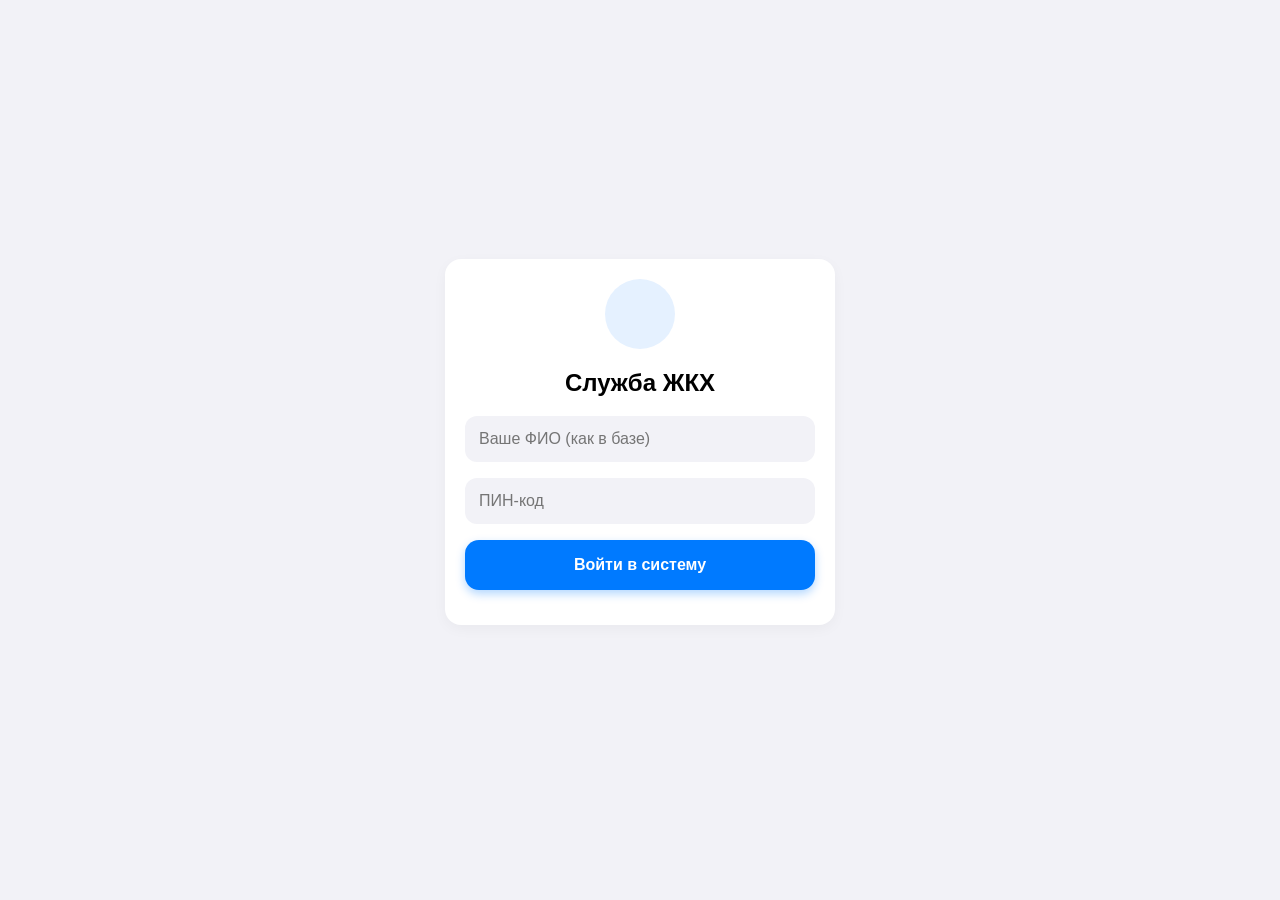
==== dispatcher.html @ 1ca57e1e "Update dispatcher.html" ====
<!DOCTYPE html>
<html lang="ru">
<head>
    <meta charset="UTF-8">
    <meta name="viewport" content="width=device-width, initial-scale=1.0, maximum-scale=1.0, user-scalable=no">
    <title>Диспетчер</title>
    <link rel="stylesheet" href="styles.css">
    <link rel="stylesheet" href="https://cdnjs.cloudflare.com/ajax/libs/font-awesome/6.4.0/css/all.min.css">
    <style>
        .status-badge { padding: 4px 10px; border-radius: 12px; font-size: 12px; font-weight: bold; display: inline-block; margin-bottom: 8px;}
        .status-new { background: #e5f1ff; color: #007aff; }
        .status-done { background: #e8f5e9; color: #34c759; }
        .ticket-info { font-size: 13px; color: #8e8e93; margin-top: 8px; border-top: 1px solid #f2f2f7; padding-top: 8px; display: flex; justify-content: space-between; align-items: center;}
        
        .stats-grid { display: flex; gap: 10px; margin-bottom: 20px; }
        .stat-box { flex: 1; background: #f9f9f9; padding: 15px; border-radius: 12px; text-align: center; border: 1px solid #eee; }
        .stat-num { font-size: 24px; font-weight: 800; color: #007aff; margin-bottom: 5px; }
        .stat-label { font-size: 12px; color: #8e8e93; font-weight: 600; text-transform: uppercase;}
        
        .badge-card { background: linear-gradient(135deg, #e5f1ff, #bbdefb); padding: 15px; border-radius: 12px; display: flex; align-items: center; gap: 15px; margin-bottom: 20px;}
        .badge-icon { font-size: 35px; color: #007aff; }
        .badge-text h4 { margin: 0 0 5px 0; color: #1c1c1e; font-size: 16px;}
        .badge-text p { margin: 0; font-size: 13px; color: #0d47a1;}

        /* Кнопка редактирования в карточке */
        .edit-btn { background: #f2f2f7; color: #007aff; border: none; padding: 6px 12px; border-radius: 8px; font-weight: 600; cursor: pointer; font-size: 12px;}
        
        /* Модальное окно редактирования */
        #editModal { display: none; position: fixed; top: 0; left: 0; right: 0; bottom: 0; background: rgba(0,0,0,0.5); z-index: 1000; justify-content: center; align-items: center; padding: 20px;}
        .modal-content { background: white; padding: 20px; border-radius: 16px; width: 100%; max-width: 400px; box-shadow: 0 10px 25px rgba(0,0,0,0.2); animation: fadeIn 0.2s;}
    </style>
</head>
<body>

    <div class="top-bar" id="headerTitle">Новая заявка</div>

    <div class="container">
        
        <!-- ЭКРАН 1: СОЗДАТЬ -->
        <div id="tab-create" class="tab-content active">
            <div class="card">
                <div class="form-group">
                    <label><i class="fa-solid fa-location-dot"></i> Адрес:</label>
                    <input type="text" class="form-control" id="address" list="addressList" placeholder="Адрес...">
                    <datalist id="addressList"></datalist>
                </div>
                <div class="form-group">
                    <label><i class="fa-solid fa-triangle-exclamation"></i> Проблема:</label>
                    <textarea class="form-control" id="problem" rows="3" placeholder="Что случилось..."></textarea>
                </div>
                <div class="form-group">
                    <label><i class="fa-solid fa-helmet-safety"></i> Назначить мастера:</label>
                    <input type="text" class="form-control" id="masterInput" list="mastersList" placeholder="ФИО мастера...">
                    <datalist id="mastersList"></datalist>
                </div>
                <!-- Кнопка теперь сама работает индикатором загрузки -->
                <button class="btn btn-primary" id="btnSubmitTicket" onclick="sendTicket()">
                    <i class="fa-solid fa-paper-plane"></i> Отправить заявку
                </button>
            </div>
        </div>

        <!-- ЭКРАН 2: ИСТОРИЯ ЗАЯВОК -->
        <div id="tab-list" class="tab-content">
            <div id="ticketsContainer"></div>
            <div id="noTicketsMsg" class="card" style="text-align: center; color: #8e8e93; padding: 40px 20px;">
                <i class="fa-solid fa-circle-notch fa-spin" style="font-size: 30px; margin-bottom: 10px;"></i>
                <p>Загрузка истории...</p>
            </div>
        </div>

        <!-- ЭКРАН 3: ПРОФИЛЬ -->
        <div id="tab-profile" class="tab-content">
            <div class="card" style="text-align: center; margin-bottom: 15px; border-bottom: 4px solid #007aff;">
                <h2 style="margin: 0 0 5px 0; color: #1c1c1e;" id="profileName">Загрузка...</h2>
                <p style="margin: 0; color: #8e8e93; font-weight: 600;">Диспетчер</p>
            </div>

            <div class="badge-card" id="achievementBadge">
                <div class="badge-icon"><i class="fa-solid fa-medal" id="badgeIcon"></i></div>
                <div class="badge-text">
                    <h4 id="badgeTitle">Загружаем статус...</h4><p id="badgeDesc">...</p>
                </div>
            </div>

            <div class="stats-grid">
                <div class="stat-box"><div class="stat-num" id="statMonthly">0</div><div class="stat-label">В этом месяце</div></div>
                <div class="stat-box"><div class="stat-num" id="statAllTime" style="color: #34c759;">0</div><div class="stat-label">За всё время</div></div>
            </div>
            <button class="btn btn-danger" onclick="logout()"><i class="fa-solid fa-arrow-right-from-bracket"></i> Выйти</button>
        </div>

    </div>

    <!-- МОДАЛЬНОЕ ОКНО РЕДАКТИРОВАНИЯ -->
    <div id="editModal">
        <div class="modal-content">
            <h3 style="margin-top: 0; border-bottom: 1px solid #eee; padding-bottom: 10px;">Редактировать заявку</h3>
            <div class="form-group">
                <label>Адрес:</label>
                <input type="text" class="form-control" id="editAddress">
            </div>
            <div class="form-group">
                <label>Проблема:</label>
                <textarea class="form-control" id="editProblem" rows="2"></textarea>
            </div>
            <div class="form-group">
                <label>Мастер:</label>
                <input type="text" class="form-control" id="editMaster">
            </div>
            <button class="btn btn-primary" id="btnSaveEdit" onclick="saveEdit()" style="margin-bottom: 10px;">💾 Сохранить изменения</button>
            <button class="btn" style="background: #f2f2f7; color: #ff3b30;" onclick="closeEditModal()">Отмена</button>
        </div>
    </div>

    <!-- НИЖНЕЕ МЕНЮ -->
    <div class="bottom-nav">
        <div class="nav-item active" onclick="switchTab('create')" id="nav-create"><i class="fa-solid fa-plus"></i><span>Создать</span></div>
        <div class="nav-item" onclick="switchTab('list')" id="nav-list"><i class="fa-solid fa-folder-open"></i><span>Заявки</span></div>
        <div class="nav-item" onclick="switchTab('profile')" id="nav-profile"><i class="fa-solid fa-user"></i><span>Профиль</span></div>
    </div>

    <script>
        // === ВАЖНО: ВСТАВЬ СВОЮ ССЫЛКУ НИЖЕ ===
        const URL_GOOGLE_SERVER = "https://script.google.com/macros/s/AKfycby7iLGZuySy2ZtphSWBgk0bkRteCTo7jn71apvREIXJVIw-ssVZvFwoeD1zgx3Slhi99A/exec";
        
        let currentUser = null;
        let myTicketsArray = []; // Сохраняем загруженные заявки тут
        let currentEditId = null;

        window.onload = async function() {
            const userStr = localStorage.getItem("currentUser");
            if (!userStr) { window.location.href = "index.html"; return; }
            currentUser = JSON.parse(userStr);
            if (currentUser.role !== "диспетчер") { window.location.href = "index.html"; return; }

            document.getElementById("profileName").innerText = currentUser.name;
            
            // Грузим базы тихо в фоне
            fetch(URL_GOOGLE_SERVER + "?action=getAddresses").then(r => r.json()).then(addrs => {
                const dl = document.getElementById("addressList"); addrs.forEach(a => dl.innerHTML += `<option value="${a}">`);
            });
            fetch(URL_GOOGLE_SERVER).then(r => r.json()).then(users => {
                const dl = document.getElementById("mastersList"); users.filter(u => u.role === "мастер").forEach(u => dl.innerHTML += `<option value="${u.name}">`);
            });
        };

        function switchTab(tabName) {
            document.querySelectorAll('.tab-content').forEach(tab => tab.classList.remove('active'));
            document.querySelectorAll('.nav-item').forEach(nav => nav.classList.remove('active'));
            document.getElementById('tab-' + tabName).classList.add('active');
            document.getElementById('nav-' + tabName).classList.add('active');
            const titles = { 'create': 'Новая заявка', 'list': 'История заявок', 'profile': 'Профиль' };
            document.getElementById('headerTitle').innerText = titles[tabName];

            if (tabName === 'list') loadMyTickets();
            if (tabName === 'profile') loadStats();
        }

        async function sendTicket() {
            const address = document.getElementById("address").value.trim();
            const problem = document.getElementById("problem").value.trim();
            const master = document.getElementById("masterInput").value.trim();
            const btn = document.getElementById("btnSubmitTicket");

            if (!address || !problem || !master) { alert("Заполните все поля!"); return; }

            // Блокируем кнопку и меняем текст (ВМЕСТО ПОЛНОЭКРАННОЙ АНИМАЦИИ)
            btn.disabled = true;
            btn.innerHTML = '<i class="fa-solid fa-spinner fa-spin"></i> Отправляем...';

            const ticketData = { action: "createTicket", dispatcherName: currentUser.name, address: address, problem: problem, masterName: master };
            try {
                const response = await fetch(URL_GOOGLE_SERVER, { method: "POST", body: JSON.stringify(ticketData), headers: { "Content-Type": "text/plain;charset=utf-8" }});
                await response.json();
                
                // Возвращаем кнопку в норму
                btn.disabled = false;
                btn.innerHTML = '<i class="fa-solid fa-check"></i> Готово!';
                btn.style.background = "#34c759";
                
                document.getElementById("address").value = ""; document.getElementById("problem").value = ""; document.getElementById("masterInput").value = "";
                
                setTimeout(() => { 
                    btn.innerHTML = '<i class="fa-solid fa-paper-plane"></i> Отправить заявку'; 
                    btn.style.background = "#007aff";
                }, 2000);
            } catch (error) { 
                btn.disabled = false; btn.innerHTML = 'Ошибка. Повторить'; btn.style.background = "#ff3b30";
            }
        }

        async function loadMyTickets() {
            const container = document.getElementById("ticketsContainer");
            const msg = document.getElementById("noTicketsMsg");
            
            container.innerHTML = "";
            msg.style.display = "block";
            msg.innerHTML = '<i class="fa-solid fa-circle-notch fa-spin" style="font-size: 30px; margin-bottom: 10px;"></i><p>Загрузка истории...</p>';

            try {
                const response = await fetch(URL_GOOGLE_SERVER + "?action=getDispatcherTickets&dispatcherName=" + encodeURIComponent(currentUser.name));
                myTicketsArray = await response.json();
                msg.style.display = "none";

                if (myTicketsArray.length === 0) { 
                    msg.style.display = "block"; 
                    msg.innerHTML = '<i class="fa-solid fa-folder-open" style="font-size: 40px; margin-bottom: 15px; color: #d1d1d6;"></i><h3>Пусто</h3>';
                    return; 
                }

                myTicketsArray.forEach(ticket => {
                    const div = document.createElement("div");
                    div.className = "card";
                    let badgeClass = ticket.status === "Новая" ? "status-new" : "status-done";
                    
                    // Кнопка редактирования появляется ТОЛЬКО если статус "Новая"
                    let editBtnHtml = ticket.status === "Новая" 
                        ? `<button class="edit-btn" onclick="openEditModal(${ticket.id})"><i class="fa-solid fa-pen"></i> Изменить</button>` 
                        : `<span style="color:#34c759; font-size:12px; font-weight:bold;"><i class="fa-solid fa-check-double"></i> Закрыта</span>`;

                    div.innerHTML = `
                        <div class="status-badge ${badgeClass}">${ticket.status}</div>
                        <div style="font-weight: bold; font-size: 16px; margin-bottom: 4px;">${ticket.address}</div>
                        <div style="font-size: 14px; color: #3a3a3c;">${ticket.problem}</div>
                        <div class="ticket-info">
                            <div><i class="fa-solid fa-helmet-safety"></i> ${ticket.master}</div>
                            ${editBtnHtml}
                        </div>
                    `;
                    container.appendChild(div);
                });
            } catch (error) { msg.innerHTML = 'Ошибка сети'; }
        }

        // --- ЛОГИКА РЕДАКТИРОВАНИЯ ---
        function openEditModal(id) {
            currentEditId = id;
            const ticket = myTicketsArray.find(t => t.id == id);
            if(ticket) {
                document.getElementById("editAddress").value = ticket.address;
                document.getElementById("editProblem").value = ticket.problem;
                document.getElementById("editMaster").value = ticket.master;
                document.getElementById("editModal").style.display = "flex";
            }
        }

        function closeEditModal() {
            document.getElementById("editModal").style.display = "none";
        }

        async function saveEdit() {
            const btn = document.getElementById("btnSaveEdit");
            btn.disabled = true;
            btn.innerHTML = '<i class="fa-solid fa-spinner fa-spin"></i> Сохраняем...';

            const editData = {
                action: "editTicket",
                ticketId: currentEditId,
                address: document.getElementById("editAddress").value,
                problem: document.getElementById("editProblem").value,
                masterName: document.getElementById("editMaster").value
            };

            try {
                await fetch(URL_GOOGLE_SERVER, { method: "POST", body: JSON.stringify(editData), headers: { "Content-Type": "text/plain;charset=utf-8" }});
                closeEditModal();
                btn.disabled = false;
                btn.innerHTML = '💾 Сохранить изменения';
                loadMyTickets(); // Перезагружаем список, чтобы увидеть изменения
            } catch (error) {
                alert("Ошибка сохранения");
                btn.disabled = false;
                btn.innerHTML = '💾 Сохранить изменения';
            }
        }
        // ---------------------------------

        async function loadStats() {
            const titleEl = document.getElementById("badgeTitle");
            titleEl.innerText = "Загрузка...";
            try {
                const response = await fetch(URL_GOOGLE_SERVER + "?action=getDispatcherStats&dispatcherName=" + encodeURIComponent(currentUser.name));
                const stats = await response.json();

                document.getElementById("statMonthly").innerText = stats.monthlyTickets;
                document.getElementById("statAllTime").innerText = stats.allTimeTickets;

                const descEl = document.getElementById("badgeDesc");
                const iconEl = document.getElementById("badgeIcon");
                
                const t = stats.allTimeTickets;
                if (t < 50) { titleEl.innerText = "Надежный тыл 🥉"; descEl.innerText = `Вы спасаете жильцов! До следующего ранга:: ${50 - t} шт.`; iconEl.className = "fa-solid fa-headset"; iconEl.style.color = "#8d6e63"; } 
                else if (t < 200) { titleEl.innerText = "Мастер переговоров 🥈"; descEl.innerText = `Ни одна заявка не потеряется. Вы супер!`; iconEl.className = "fa-solid fa-satellite-dish"; iconEl.style.color = "#78909c"; } 
                else { titleEl.innerText = "Вы опора компании 🥇"; descEl.innerText = `Вы контролируете весь город! Легендарный статус.`; iconEl.className = "fa-solid fa-microphone-lines"; iconEl.style.color = "#ffb300"; }
            } catch (error) { titleEl.innerText = "Ошибка"; }
        }

        function logout() { localStorage.removeItem("currentUser"); window.location.href = "index.html"; }
    </script>
</body>
</html>
---- styles.css ----
/* Подключаем красивый шрифт */
@import url('https://fonts.googleapis.com/css2?family=Inter:wght@400;600;700&display=swap');

body {
    font-family: 'Inter', sans-serif;
    background-color: #f2f2f7; /* Приятный серый фон как в iOS */
    margin: 0;
    padding: 0;
    padding-bottom: 90px; /* Отступ для нижнего меню */
    -webkit-tap-highlight-color: transparent; /* Убирает синее выделение при клике на телефоне */
}

/* Шапка приложения */
.top-bar {
    background: #ffffff;
    padding: 16px 20px;
    font-size: 20px;
    font-weight: 700;
    text-align: center;
    position: sticky;
    top: 0;
    z-index: 100;
    box-shadow: 0 1px 0 rgba(0,0,0,0.05);
    color: #1c1c1e;
}

.container {
    padding: 16px;
}

/* Карточки */
.card {
    background: #ffffff;
    border-radius: 16px;
    padding: 20px;
    box-shadow: 0 4px 14px rgba(0,0,0,0.04);
    margin-bottom: 16px;
}

/* Формы ввода */
.form-group {
    margin-bottom: 16px;
}
.form-group label {
    display: block;
    font-size: 14px;
    font-weight: 600;
    color: #8e8e93;
    margin-bottom: 8px;
}
.form-control {
    width: 100%;
    padding: 14px;
    background: #f2f2f7;
    border: none;
    border-radius: 12px;
    font-size: 16px;
    box-sizing: border-box;
    font-family: inherit;
    transition: 0.2s;
}
.form-control:focus {
    background: #e5e5ea;
    outline: none;
}

/* Кнопки */
.btn {
    width: 100%;
    padding: 16px;
    border: none;
    border-radius: 14px;
    font-size: 16px;
    font-weight: 700;
    cursor: pointer;
    transition: 0.2s;
}
.btn-primary {
    background: #007aff; /* iOS Синий */
    color: #ffffff;
    box-shadow: 0 4px 10px rgba(0, 122, 255, 0.3);
}
.btn-primary:active {
    transform: scale(0.98);
    background: #0062cc;
}
.btn-danger {
    background: #ffe5e5;
    color: #ff3b30;
}

/* Экраны (Вкладки) */
.tab-content {
    display: none;
    animation: fadeIn 0.2s ease-out;
}
.tab-content.active {
    display: block;
}
@keyframes fadeIn {
    from { opacity: 0; transform: scale(0.98); }
    to { opacity: 1; transform: scale(1); }
}

/* Нижнее меню (Bottom Nav) */
.bottom-nav {
    position: fixed;
    bottom: 0;
    left: 0;
    right: 0;
    background: rgba(255, 255, 255, 0.95);
    backdrop-filter: blur(10px);
    border-top: 1px solid #e5e5ea;
    display: flex;
    justify-content: space-around;
    padding: 12px 0 25px 0; /* Отступ снизу для современных телефонов */
    z-index: 100;
}
.nav-item {
    display: flex;
    flex-direction: column;
    align-items: center;
    color: #8e8e93;
    text-decoration: none;
    cursor: pointer;
    transition: 0.2s;
    width: 33%;
}
.nav-item i {
    font-size: 24px;
    margin-bottom: 4px;
}
.nav-item span {
    font-size: 11px;
    font-weight: 600;
}
.nav-item.active {
    color: #007aff; /* Активная иконка синяя */
}

/* Статус загрузки */
.status-text { margin-top: 15px; font-weight: 600; text-align: center; font-size: 14px;}
.loader { text-align: center; color: #8e8e93; font-size: 14px; margin-bottom: 15px; font-weight: 600;}

/* ПОЛНОЭКРАННАЯ ЗАГРУЗКА (Overlay) */
.global-loader {
    position: fixed;
    top: 0; left: 0; right: 0; bottom: 0;
    background: rgba(255, 255, 255, 0.85); /* Полупрозрачный белый фон */
    backdrop-filter: blur(5px); /* Размытие заднего фона */
    display: flex;
    flex-direction: column;
    justify-content: center;
    align-items: center;
    z-index: 9999; /* Поверх всего приложения */
    display: none; /* Изначально скрыто */
}
.global-loader.active {
    display: flex; /* Показываем, когда нужно */
}
.global-loader i {
    font-size: 50px;
    color: #007aff;
    margin-bottom: 20px;
}
.global-loader .loader-text {
    font-size: 18px;
    font-weight: 700;
    color: #1c1c1e;
}
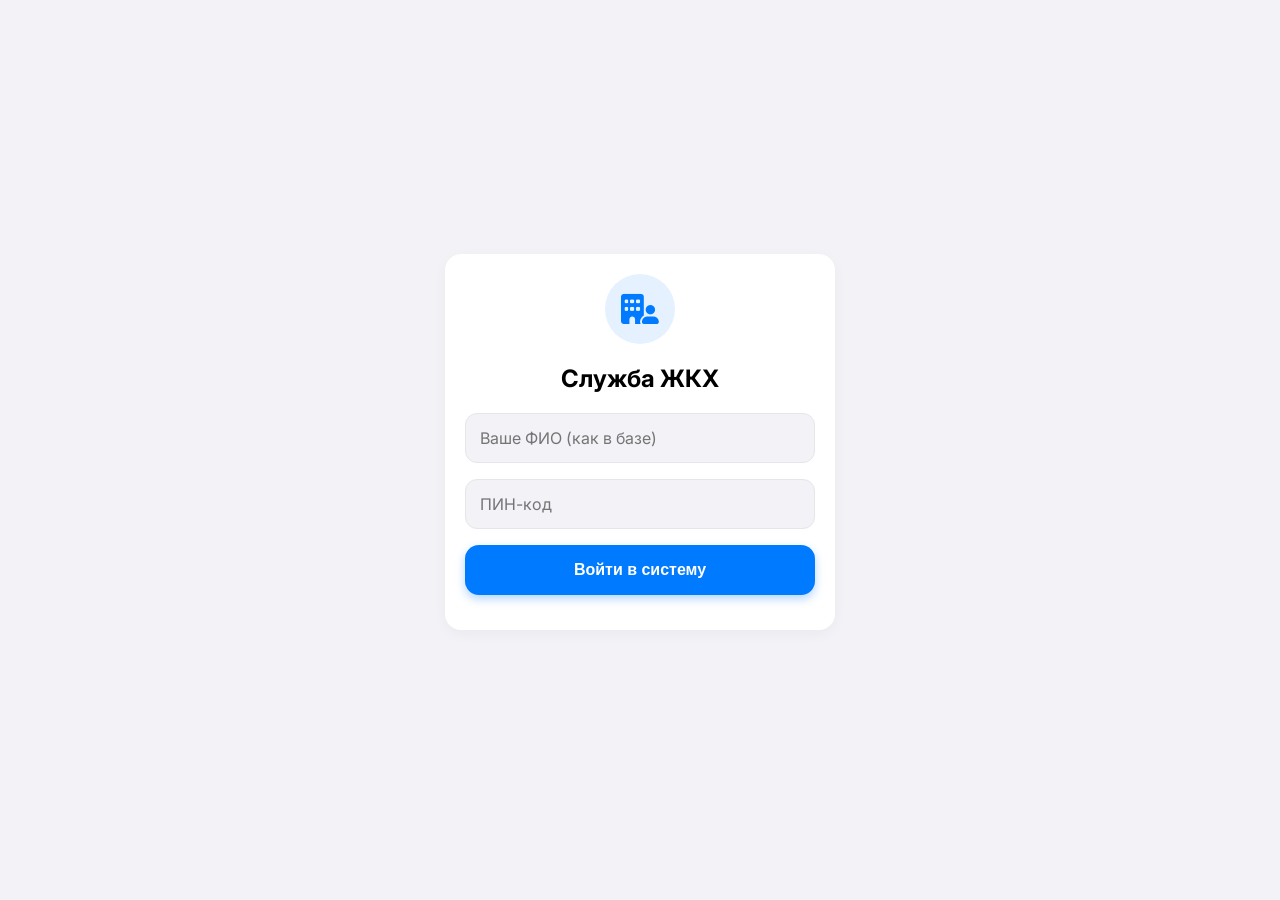
==== commit 66778cd3: "Update dispatcher.html" ====
--- a/dispatcher.html
+++ b/dispatcher.html
@@ -3,7 +3,10 @@
 <head>
     <meta charset="UTF-8">
     <meta name="viewport" content="width=device-width, initial-scale=1.0, maximum-scale=1.0, user-scalable=no">
+     <meta name="robots" content="noindex, nofollow">
+    <meta name="color-scheme" content="light only">
     <title>Диспетчер</title>
+    <link rel="manifest" href="manifest.json">
     <link rel="stylesheet" href="styles.css">
     <link rel="stylesheet" href="https://cdnjs.cloudflare.com/ajax/libs/font-awesome/6.4.0/css/all.min.css">
     <style>
@@ -298,5 +301,12 @@
 
         function logout() { localStorage.removeItem("currentUser"); window.location.href = "index.html"; }
     </script>
+        <script>
+    if ('serviceWorker' in navigator) {
+        navigator.serviceWorker.register('sw.js')
+            .then(() => console.log('Service Worker зарегистрирован'))
+            .catch(err => console.log('Ошибка SW', err));
+    }
+</script>
 </body>
 </html>
--- a/styles.css
+++ b/styles.css
@@ -1,6 +1,9 @@
 /* Подключаем красивый шрифт */
 @import url('https://fonts.googleapis.com/css2?family=Inter:wght@400;600;700&display=swap');
 
+:root {
+    color-scheme: light;
+}
 body {
     font-family: 'Inter', sans-serif;
     background-color: #f2f2f7; /* Приятный серый фон как в iOS */
@@ -41,27 +44,31 @@
 .form-group {
     margin-bottom: 16px;
 }
-.form-group label {
-    display: block;
-    font-size: 14px;
-    font-weight: 600;
-    color: #8e8e93;
-    margin-bottom: 8px;
-}
 .form-control {
     width: 100%;
     padding: 14px;
-    background: #f2f2f7;
-    border: none;
+    background-color: #f2f2f7 !important; /* Жестко светлый фон */
+    color: #1c1c1e !important; /* Жестко темный текст */
+    border: 1px solid #e5e5ea;
     border-radius: 12px;
     font-size: 16px;
     box-sizing: border-box;
     font-family: inherit;
     transition: 0.2s;
+    -webkit-appearance: none; /* Убирает системные стили iOS */
 }
 .form-control:focus {
-    background: #e5e5ea;
+    background-color: #ffffff !important;
+    border-color: #007aff;
     outline: none;
+}
+/* Защита текста в лейблах */
+.form-group label {
+    display: block;
+    font-size: 14px;
+    font-weight: 600;
+    color: #8e8e93 !important;
+    margin-bottom: 8px;
 }
 
 /* Кнопки */
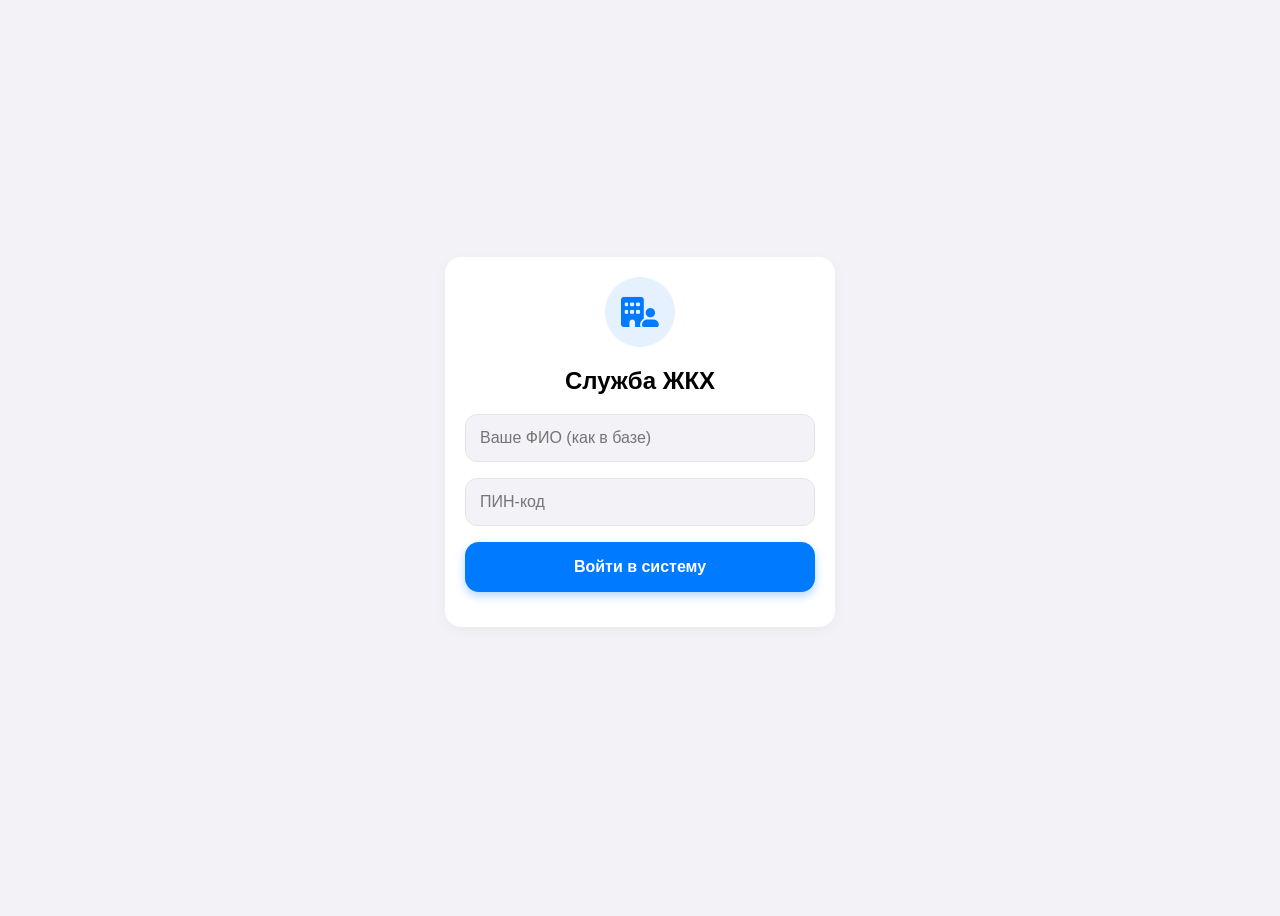
==== commit 8de99ca2: "Update dispatcher.html" ====
--- a/dispatcher.html
+++ b/dispatcher.html
@@ -160,15 +160,36 @@
             if (tabName === 'profile') loadStats();
         }
 
-        async function sendTicket() {
+                async function sendTicket() {
             const address = document.getElementById("address").value.trim();
             const problem = document.getElementById("problem").value.trim();
             const master = document.getElementById("masterInput").value.trim();
             const btn = document.getElementById("btnSubmitTicket");
 
-            if (!address || !problem || !master) { alert("Заполните все поля!"); return; }
-
-            // Блокируем кнопку и меняем текст (ВМЕСТО ПОЛНОЭКРАННОЙ АНИМАЦИИ)
+            if (!address || !problem || !master) { 
+                alert("Заполните все поля!"); 
+                return; 
+            }
+
+            // === НОВАЯ ЗАЩИТА: ПРОВЕРКА АДРЕСА И МАСТЕРА ===
+            
+            // 1. Проверяем адрес (берем все варианты из datalist)
+            const addressOptions = Array.from(document.getElementById("addressList").options).map(opt => opt.value);
+            if (!addressOptions.includes(address)) {
+                alert("❌ Ошибка: Такого адреса нет в базе! Выберите адрес из выпадающего списка.");
+                return; // Останавливаем отправку!
+            }
+
+            // 2. Проверяем мастера (берем все варианты из datalist)
+            const masterOptions = Array.from(document.getElementById("mastersList").options).map(opt => opt.value);
+            if (!masterOptions.includes(master)) {
+                alert("❌ Ошибка: Такого мастера не существует! Выберите ФИО из выпадающего списка.");
+                return; // Останавливаем отправку!
+            }
+
+            // ===============================================
+
+            // Блокируем кнопку
             btn.disabled = true;
             btn.innerHTML = '<i class="fa-solid fa-spinner fa-spin"></i> Отправляем...';
 
@@ -177,7 +198,6 @@
                 const response = await fetch(URL_GOOGLE_SERVER, { method: "POST", body: JSON.stringify(ticketData), headers: { "Content-Type": "text/plain;charset=utf-8" }});
                 await response.json();
                 
-                // Возвращаем кнопку в норму
                 btn.disabled = false;
                 btn.innerHTML = '<i class="fa-solid fa-check"></i> Готово!';
                 btn.style.background = "#34c759";
@@ -252,7 +272,22 @@
             document.getElementById("editModal").style.display = "none";
         }
 
-        async function saveEdit() {
+            async function saveEdit() {
+            const newAddress = document.getElementById("editAddress").value.trim();
+            const newProblem = document.getElementById("editProblem").value.trim();
+            const newMaster = document.getElementById("editMaster").value.trim();
+            
+            // === ЗАЩИТА ПРИ РЕДАКТИРОВАНИИ ===
+            const addressOptions = Array.from(document.getElementById("addressList").options).map(opt => opt.value);
+            if (!addressOptions.includes(newAddress)) {
+                alert("❌ Ошибка: Такого адреса нет в базе!"); return;
+            }
+            const masterOptions = Array.from(document.getElementById("mastersList").options).map(opt => opt.value);
+            if (!masterOptions.includes(newMaster)) {
+                alert("❌ Ошибка: Такого мастера не существует!"); return;
+            }
+            // ==================================
+
             const btn = document.getElementById("btnSaveEdit");
             btn.disabled = true;
             btn.innerHTML = '<i class="fa-solid fa-spinner fa-spin"></i> Сохраняем...';
@@ -260,9 +295,9 @@
             const editData = {
                 action: "editTicket",
                 ticketId: currentEditId,
-                address: document.getElementById("editAddress").value,
-                problem: document.getElementById("editProblem").value,
-                masterName: document.getElementById("editMaster").value
+                address: newAddress,
+                problem: newProblem,
+                masterName: newMaster
             };
 
             try {
@@ -270,7 +305,7 @@
                 closeEditModal();
                 btn.disabled = false;
                 btn.innerHTML = '💾 Сохранить изменения';
-                loadMyTickets(); // Перезагружаем список, чтобы увидеть изменения
+                loadMyTickets(); 
             } catch (error) {
                 alert("Ошибка сохранения");
                 btn.disabled = false;
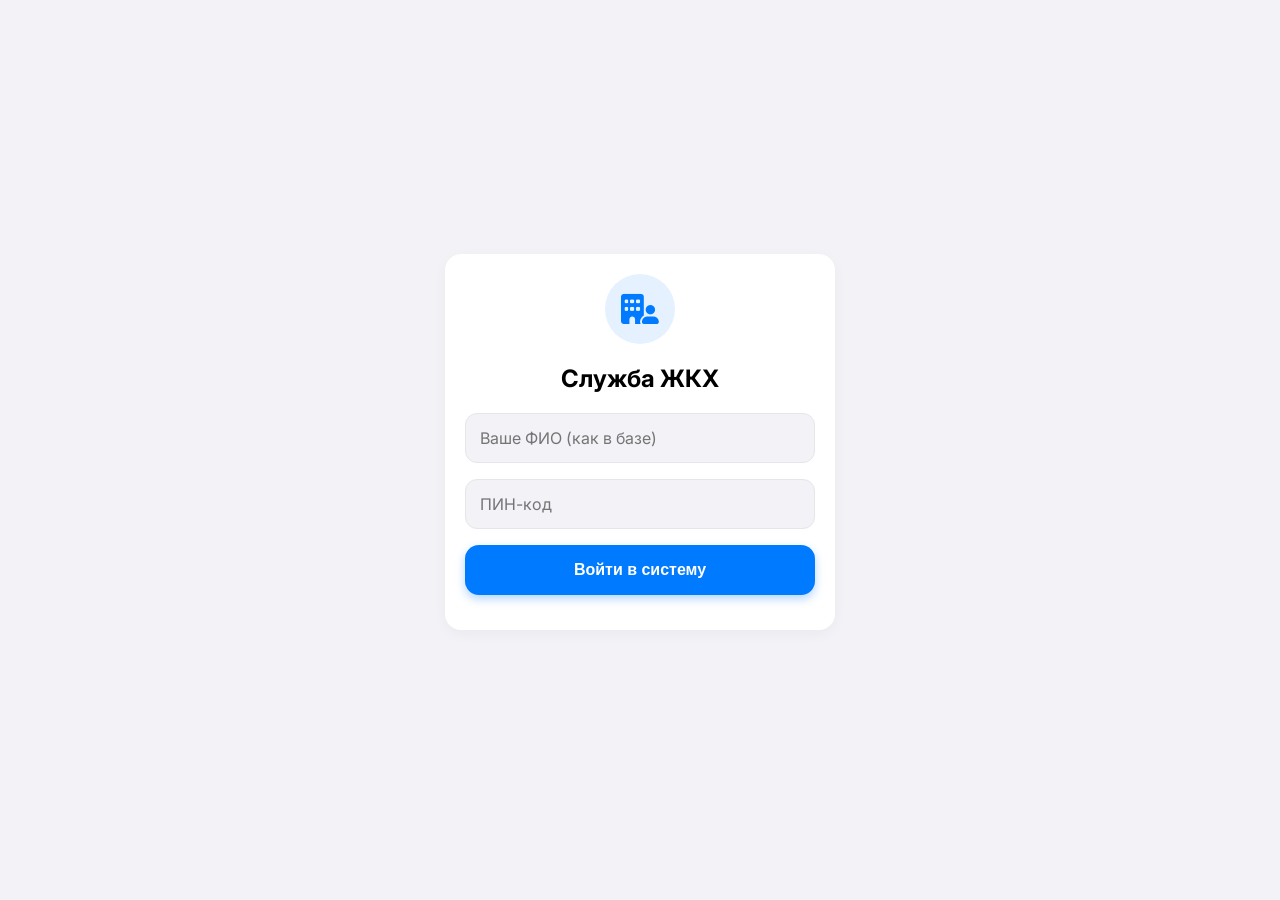
==== commit 42dd147a: "Update dispatcher.html" ====
--- a/dispatcher.html
+++ b/dispatcher.html
@@ -131,14 +131,23 @@
         let myTicketsArray = []; // Сохраняем загруженные заявки тут
         let currentEditId = null;
 
-        window.onload = async function() {
+         window.onload = async function() {
             const userStr = localStorage.getItem("currentUser");
-            if (!userStr) { window.location.href = "index.html"; return; }
+            if (!userStr) { window.location.replace("index.html"); return; }
             currentUser = JSON.parse(userStr);
-            if (currentUser.role !== "диспетчер") { window.location.href = "index.html"; return; }
+            if (currentUser.role !== "диспетчер") { window.location.replace("index.html"); return; }
 
             document.getElementById("profileName").innerText = currentUser.name;
             
+            // === МАГИЯ ДЛЯ КНОПКИ "НАЗАД" (Шаг 1) ===
+            // Запоминаем первую вкладку при входе
+            if (!window.location.hash) {
+                history.replaceState({tab: 'create'}, "", "#create");
+            } else {
+                let hashTab = window.location.hash.replace('#', '');
+                applyTab(hashTab);
+            }
+
             // Грузим базы тихо в фоне
             fetch(URL_GOOGLE_SERVER + "?action=getAddresses").then(r => r.json()).then(addrs => {
                 const dl = document.getElementById("addressList"); addrs.forEach(a => dl.innerHTML += `<option value="${a}">`);
@@ -148,13 +157,35 @@
             });
         };
 
+        // === МАГИЯ ДЛЯ КНОПКИ "НАЗАД" (Шаг 2) ===
+        // Слушаем свайп "Назад" на телефоне
+        window.addEventListener('popstate', (event) => {
+            if (event.state && event.state.tab) {
+                applyTab(event.state.tab); // Переключаем на предыдущую вкладку
+            } else {
+                applyTab('create'); // Если истории нет - кидаем на первую вкладку
+            }
+        });
+
+        // Когда кликаем по меню - записываем это в историю телефона
         function switchTab(tabName) {
+            history.pushState({tab: tabName}, "", "#" + tabName);
+            applyTab(tabName);
+        }
+
+        // Сама логика перекрашивания кнопок меню
+        function applyTab(tabName) {
             document.querySelectorAll('.tab-content').forEach(tab => tab.classList.remove('active'));
             document.querySelectorAll('.nav-item').forEach(nav => nav.classList.remove('active'));
-            document.getElementById('tab-' + tabName).classList.add('active');
-            document.getElementById('nav-' + tabName).classList.add('active');
+            
+            // Защита от ошибок
+            const tabElement = document.getElementById('tab-' + tabName);
+            const navElement = document.getElementById('nav-' + tabName);
+            if(tabElement) tabElement.classList.add('active');
+            if(navElement) navElement.classList.add('active');
+            
             const titles = { 'create': 'Новая заявка', 'list': 'История заявок', 'profile': 'Профиль' };
-            document.getElementById('headerTitle').innerText = titles[tabName];
+            document.getElementById('headerTitle').innerText = titles[tabName] || 'Служба ЖКХ';
 
             if (tabName === 'list') loadMyTickets();
             if (tabName === 'profile') loadStats();
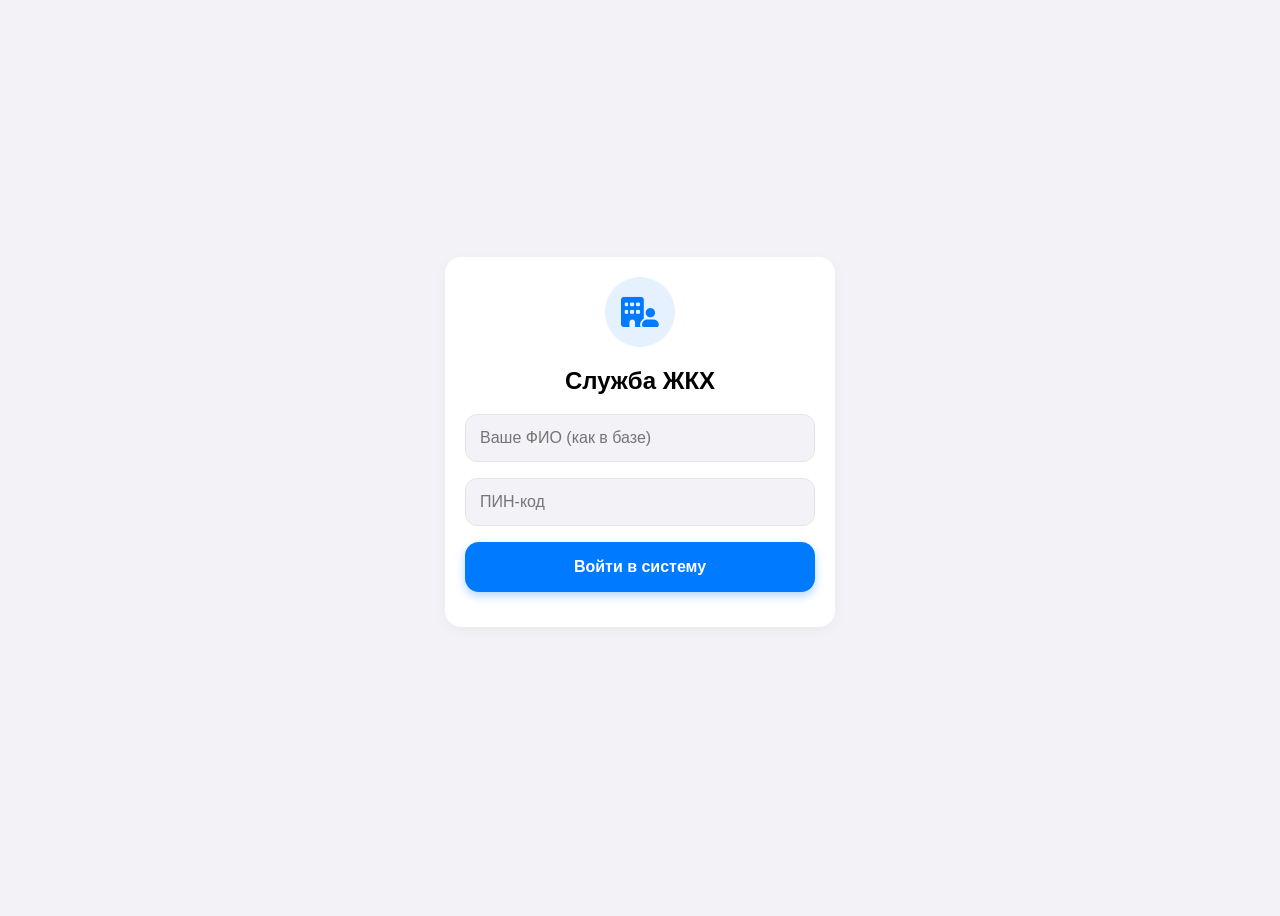
==== commit dc12030f: "Update dispatcher.html" ====
--- a/dispatcher.html
+++ b/dispatcher.html
@@ -244,47 +244,73 @@
             }
         }
 
-        async function loadMyTickets() {
+                async function loadMyTickets() {
             const container = document.getElementById("ticketsContainer");
             const msg = document.getElementById("noTicketsMsg");
             
-            container.innerHTML = "";
-            msg.style.display = "block";
-            msg.innerHTML = '<i class="fa-solid fa-circle-notch fa-spin" style="font-size: 30px; margin-bottom: 10px;"></i><p>Загрузка истории...</p>';
-
+            // 1. МАГИЯ КЭША: Пытаемся сразу показать то, что сохранили в прошлый раз!
+            const cachedTickets = localStorage.getItem("cachedDispatcherTickets_" + currentUser.name);
+            if (cachedTickets) {
+                renderTicketsList(JSON.parse(cachedTickets)); // Моментальная отрисовка!
+            } else {
+                // Если кэша нет (первый вход) - показываем лоадер
+                container.innerHTML = "";
+                msg.style.display = "block";
+                msg.innerHTML = '<i class="fa-solid fa-circle-notch fa-spin" style="font-size: 30px; margin-bottom: 10px;"></i><p>Загрузка истории...</p>';
+            }
+
+            // 2. Идем в Гугл за свежими данными (в фоне)
             try {
                 const response = await fetch(URL_GOOGLE_SERVER + "?action=getDispatcherTickets&dispatcherName=" + encodeURIComponent(currentUser.name));
-                myTicketsArray = await response.json();
-                msg.style.display = "none";
-
-                if (myTicketsArray.length === 0) { 
-                    msg.style.display = "block"; 
-                    msg.innerHTML = '<i class="fa-solid fa-folder-open" style="font-size: 40px; margin-bottom: 15px; color: #d1d1d6;"></i><h3>Пусто</h3>';
-                    return; 
-                }
-
-                myTicketsArray.forEach(ticket => {
-                    const div = document.createElement("div");
-                    div.className = "card";
-                    let badgeClass = ticket.status === "Новая" ? "status-new" : "status-done";
-                    
-                    // Кнопка редактирования появляется ТОЛЬКО если статус "Новая"
-                    let editBtnHtml = ticket.status === "Новая" 
-                        ? `<button class="edit-btn" onclick="openEditModal(${ticket.id})"><i class="fa-solid fa-pen"></i> Изменить</button>` 
-                        : `<span style="color:#34c759; font-size:12px; font-weight:bold;"><i class="fa-solid fa-check-double"></i> Закрыта</span>`;
-
-                    div.innerHTML = `
-                        <div class="status-badge ${badgeClass}">${ticket.status}</div>
-                        <div style="font-weight: bold; font-size: 16px; margin-bottom: 4px;">${ticket.address}</div>
-                        <div style="font-size: 14px; color: #3a3a3c;">${ticket.problem}</div>
-                        <div class="ticket-info">
-                            <div><i class="fa-solid fa-helmet-safety"></i> ${ticket.master}</div>
-                            ${editBtnHtml}
-                        </div>
-                    `;
-                    container.appendChild(div);
-                });
-            } catch (error) { msg.innerHTML = 'Ошибка сети'; }
+                const freshTickets = await response.json();
+                
+                // Сохраняем свежие данные в кэш телефона для следующего раза
+                localStorage.setItem("cachedDispatcherTickets_" + currentUser.name, JSON.stringify(freshTickets));
+                
+                // Отрисовываем свежий список
+                renderTicketsList(freshTickets);
+
+            } catch (error) { 
+                // Если нет интернета, а кэш пустой
+                if (!cachedTickets) msg.innerHTML = 'Ошибка сети. Проверьте интернет.'; 
+            }
+        }
+
+        // Вспомогательная функция, которая просто рисует HTML (чтобы не дублировать код)
+        function renderTicketsList(ticketsArray) {
+            myTicketsArray = ticketsArray; // Обновляем глобальный массив для редактирования
+            const container = document.getElementById("ticketsContainer");
+            const msg = document.getElementById("noTicketsMsg");
+            
+            msg.style.display = "none";
+            container.innerHTML = "";
+
+            if (ticketsArray.length === 0) { 
+                msg.style.display = "block"; 
+                msg.innerHTML = '<i class="fa-solid fa-folder-open" style="font-size: 40px; margin-bottom: 15px; color: #d1d1d6;"></i><h3>Пусто</h3>';
+                return; 
+            }
+
+            ticketsArray.forEach(ticket => {
+                const div = document.createElement("div");
+                div.className = "card";
+                let badgeClass = ticket.status === "Новая" ? "status-new" : "status-done";
+                
+                let editBtnHtml = ticket.status === "Новая" 
+                    ? `<button class="edit-btn" onclick="openEditModal(${ticket.id})"><i class="fa-solid fa-pen"></i> Изменить</button>` 
+                    : `<span style="color:#34c759; font-size:12px; font-weight:bold;"><i class="fa-solid fa-check-double"></i> Закрыта</span>`;
+
+                div.innerHTML = `
+                    <div class="status-badge ${badgeClass}">${ticket.status}</div>
+                    <div style="font-weight: bold; font-size: 16px; margin-bottom: 4px;">${ticket.address}</div>
+                    <div style="font-size: 14px; color: #3a3a3c;">${ticket.problem}</div>
+                    <div class="ticket-info">
+                        <div><i class="fa-solid fa-helmet-safety"></i> ${ticket.master}</div>
+                        ${editBtnHtml}
+                    </div>
+                `;
+                container.appendChild(div);
+            });
         }
 
         // --- ЛОГИКА РЕДАКТИРОВАНИЯ ---
@@ -345,24 +371,50 @@
         }
         // ---------------------------------
 
+                // Умная загрузка профиля (С кэшированием)
         async function loadStats() {
             const titleEl = document.getElementById("badgeTitle");
-            titleEl.innerText = "Загрузка...";
+            
+            // 1. Ищем старые данные в памяти телефона
+            const cachedStats = localStorage.getItem("cachedDispatcherStats_" + currentUser.name);
+            if (cachedStats) {
+                renderDispatcherStats(JSON.parse(cachedStats)); // Моментальная отрисовка
+            } else {
+                titleEl.innerText = "Загрузка..."; // Лоадер для первого раза
+            }
+
+            // 2. Идем в Гугл за свежими цифрами в фоне
             try {
                 const response = await fetch(URL_GOOGLE_SERVER + "?action=getDispatcherStats&dispatcherName=" + encodeURIComponent(currentUser.name));
                 const stats = await response.json();
 
-                document.getElementById("statMonthly").innerText = stats.monthlyTickets;
-                document.getElementById("statAllTime").innerText = stats.allTimeTickets;
-
-                const descEl = document.getElementById("badgeDesc");
-                const iconEl = document.getElementById("badgeIcon");
-                
-                const t = stats.allTimeTickets;
-                if (t < 50) { titleEl.innerText = "Надежный тыл 🥉"; descEl.innerText = `Вы спасаете жильцов! До следующего ранга:: ${50 - t} шт.`; iconEl.className = "fa-solid fa-headset"; iconEl.style.color = "#8d6e63"; } 
-                else if (t < 200) { titleEl.innerText = "Мастер переговоров 🥈"; descEl.innerText = `Ни одна заявка не потеряется. Вы супер!`; iconEl.className = "fa-solid fa-satellite-dish"; iconEl.style.color = "#78909c"; } 
-                else { titleEl.innerText = "Вы опора компании 🥇"; descEl.innerText = `Вы контролируете весь город! Легендарный статус.`; iconEl.className = "fa-solid fa-microphone-lines"; iconEl.style.color = "#ffb300"; }
-            } catch (error) { titleEl.innerText = "Ошибка"; }
+                // Сохраняем в память
+                localStorage.setItem("cachedDispatcherStats_" + currentUser.name, JSON.stringify(stats));
+                
+                // Перерисовываем на свежее
+                renderDispatcherStats(stats);
+            } catch (error) { 
+                if (!cachedStats) titleEl.innerText = "Ошибка загрузки"; 
+            }
+        }
+
+        // Вспомогательная функция отрисовки
+        function renderDispatcherStats(stats) {
+            document.getElementById("statMonthly").innerText = stats.monthlyTickets;
+            document.getElementById("statAllTime").innerText = stats.allTimeTickets;
+
+            const titleEl = document.getElementById("badgeTitle");
+            const descEl = document.getElementById("badgeDesc");
+            const iconEl = document.getElementById("badgeIcon");
+            
+            const t = stats.allTimeTickets;
+            if (t < 50) { 
+                titleEl.innerText = "Надежный тыл 🥉"; descEl.innerText = `До следующего ранга: ${50 - t} шт.`; iconEl.className = "fa-solid fa-headset"; iconEl.style.color = "#8d6e63"; 
+            } else if (t < 200) { 
+                titleEl.innerText = "Мастер логистики 🥈"; descEl.innerText = `Вы супер!`; iconEl.className = "fa-solid fa-satellite-dish"; iconEl.style.color = "#78909c"; 
+            } else { 
+                titleEl.innerText = "Бог телефонии 🥇"; descEl.innerText = `Легендарный статус.`; iconEl.className = "fa-solid fa-microphone-lines"; iconEl.style.color = "#ffb300"; 
+            }
         }
 
         function logout() { localStorage.removeItem("currentUser"); window.location.href = "index.html"; }
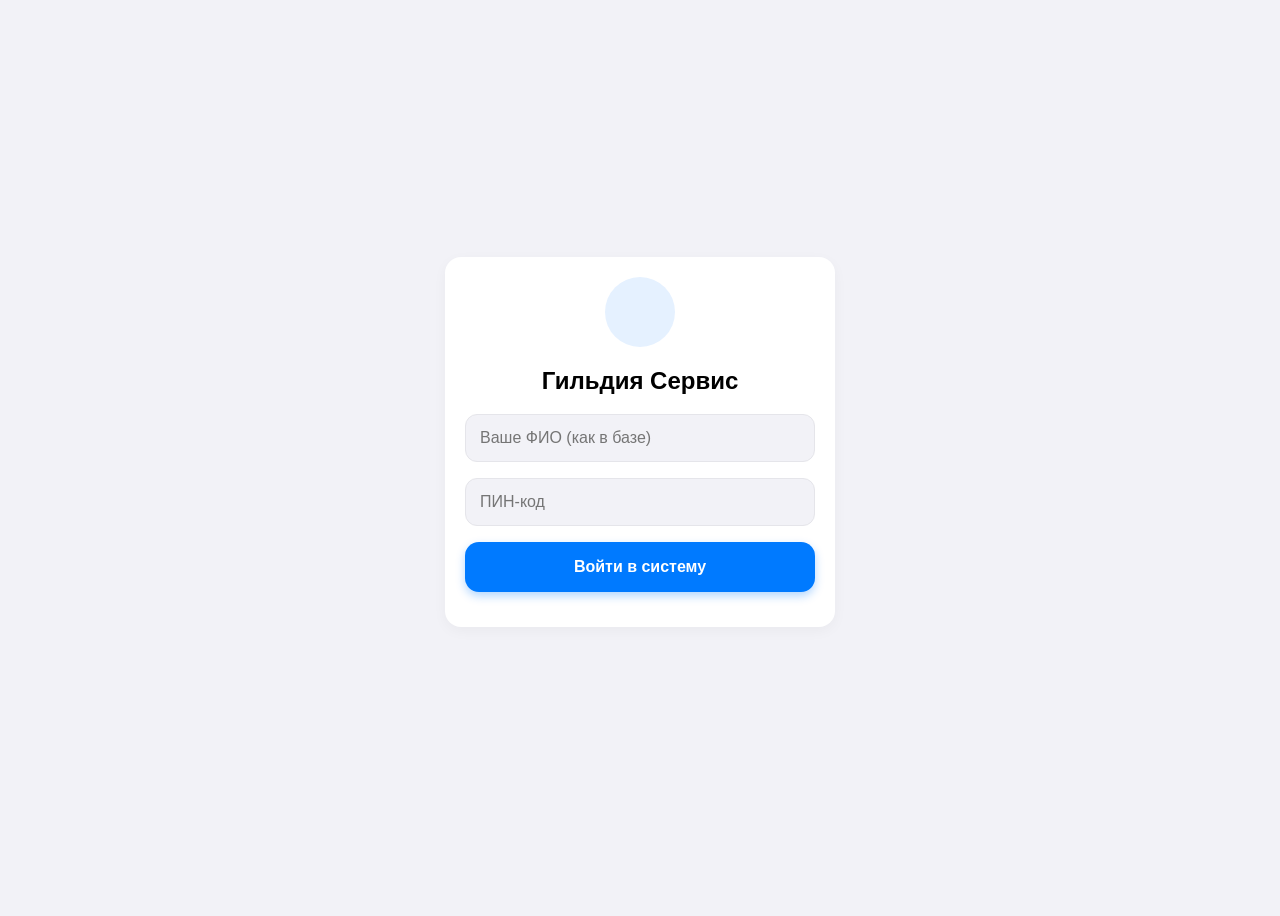
==== commit 3e52d302: "Update dispatcher.html" ====
--- a/dispatcher.html
+++ b/dispatcher.html
@@ -39,24 +39,29 @@
 
     <div class="container">
         
-        <!-- ЭКРАН 1: СОЗДАТЬ -->
+                <!-- ЭКРАН 1: СОЗДАТЬ ЗАЯВКУ -->
         <div id="tab-create" class="tab-content active">
             <div class="card">
-                <div class="form-group">
+                
+                <div class="form-group" style="position: relative;">
                     <label><i class="fa-solid fa-location-dot"></i> Адрес:</label>
-                    <input type="text" class="form-control" id="address" list="addressList" placeholder="Адрес...">
-                    <datalist id="addressList"></datalist>
+                    <input type="text" class="form-control" id="address" placeholder="Начните вводить адрес..." oninput="filterAddresses()" onfocus="filterAddresses()">
+                    <!-- Наш красивый список -->
+                    <div id="customAddressList" class="custom-dropdown"></div>
                 </div>
+
                 <div class="form-group">
                     <label><i class="fa-solid fa-triangle-exclamation"></i> Проблема:</label>
                     <textarea class="form-control" id="problem" rows="3" placeholder="Что случилось..."></textarea>
                 </div>
-                <div class="form-group">
+
+                <div class="form-group" style="position: relative;">
                     <label><i class="fa-solid fa-helmet-safety"></i> Назначить мастера:</label>
-                    <input type="text" class="form-control" id="masterInput" list="mastersList" placeholder="ФИО мастера...">
-                    <datalist id="mastersList"></datalist>
+                    <input type="text" class="form-control" id="masterInput" placeholder="Начните вводить ФИО..." oninput="filterMasters()" onfocus="filterMasters()">
+                    <!-- Наш красивый список -->
+                    <div id="customMasterList" class="custom-dropdown"></div>
                 </div>
-                <!-- Кнопка теперь сама работает индикатором загрузки -->
+
                 <button class="btn btn-primary" id="btnSubmitTicket" onclick="sendTicket()">
                     <i class="fa-solid fa-paper-plane"></i> Отправить заявку
                 </button>
@@ -95,21 +100,23 @@
 
     </div>
 
-    <!-- МОДАЛЬНОЕ ОКНО РЕДАКТИРОВАНИЯ -->
+       <!-- МОДАЛЬНОЕ ОКНО РЕДАКТИРОВАНИЯ -->
     <div id="editModal">
         <div class="modal-content">
             <h3 style="margin-top: 0; border-bottom: 1px solid #eee; padding-bottom: 10px;">Редактировать заявку</h3>
-            <div class="form-group">
+            <div class="form-group" style="position: relative;">
                 <label>Адрес:</label>
-                <input type="text" class="form-control" id="editAddress">
+                <input type="text" class="form-control" id="editAddress" oninput="filterEditAddresses()" onfocus="filterEditAddresses()">
+                <div id="customEditAddressList" class="custom-dropdown"></div>
             </div>
             <div class="form-group">
                 <label>Проблема:</label>
                 <textarea class="form-control" id="editProblem" rows="2"></textarea>
             </div>
-            <div class="form-group">
+            <div class="form-group" style="position: relative;">
                 <label>Мастер:</label>
-                <input type="text" class="form-control" id="editMaster">
+                <input type="text" class="form-control" id="editMaster" oninput="filterEditMasters()" onfocus="filterEditMasters()">
+                <div id="customEditMasterList" class="custom-dropdown"></div>
             </div>
             <button class="btn btn-primary" id="btnSaveEdit" onclick="saveEdit()" style="margin-bottom: 10px;">💾 Сохранить изменения</button>
             <button class="btn" style="background: #f2f2f7; color: #ff3b30;" onclick="closeEditModal()">Отмена</button>
@@ -127,35 +134,50 @@
         // === ВАЖНО: ВСТАВЬ СВОЮ ССЫЛКУ НИЖЕ ===
         const URL_GOOGLE_SERVER = "https://script.google.com/macros/s/AKfycby7iLGZuySy2ZtphSWBgk0bkRteCTo7jn71apvREIXJVIw-ssVZvFwoeD1zgx3Slhi99A/exec";
         
+        let allAddresses = [];
+        let allMasters = [];
         let currentUser = null;
         let myTicketsArray = []; // Сохраняем загруженные заявки тут
         let currentEditId = null;
 
          window.onload = async function() {
-            const userStr = localStorage.getItem("currentUser");
-            if (!userStr) { window.location.replace("index.html"); return; }
-            currentUser = JSON.parse(userStr);
-            if (currentUser.role !== "диспетчер") { window.location.replace("index.html"); return; }
-
-            document.getElementById("profileName").innerText = currentUser.name;
-            
-            // === МАГИЯ ДЛЯ КНОПКИ "НАЗАД" (Шаг 1) ===
-            // Запоминаем первую вкладку при входе
-            if (!window.location.hash) {
-                history.replaceState({tab: 'create'}, "", "#create");
-            } else {
-                let hashTab = window.location.hash.replace('#', '');
-                applyTab(hashTab);
-            }
-
-            // Грузим базы тихо в фоне
-            fetch(URL_GOOGLE_SERVER + "?action=getAddresses").then(r => r.json()).then(addrs => {
-                const dl = document.getElementById("addressList"); addrs.forEach(a => dl.innerHTML += `<option value="${a}">`);
-            });
-            fetch(URL_GOOGLE_SERVER).then(r => r.json()).then(users => {
-                const dl = document.getElementById("mastersList"); users.filter(u => u.role === "мастер").forEach(u => dl.innerHTML += `<option value="${u.name}">`);
-            });
-        };
+    const userStr = localStorage.getItem("currentUser");
+    if (!userStr) { window.location.replace("index.html"); return; }
+    currentUser = JSON.parse(userStr);
+    if (currentUser.role !== "диспетчер") { window.location.replace("index.html"); return; }
+
+    document.getElementById("profileName").innerText = currentUser.name;
+    
+    // Магия для кнопки "Назад"
+    if (!window.location.hash) {
+        history.replaceState({tab: 'create'}, "", "#create");
+    } else {
+        let hashTab = window.location.hash.replace('#', '');
+        applyTab(hashTab);
+    }
+
+    // === НОВАЯ ЗАГРУЗКА БАЗ (В ПАМЯТЬ) ===
+    // 1. Грузим адреса
+    fetch(URL_GOOGLE_SERVER + "?action=getAddresses")
+        .then(r => r.json())
+        .then(addrs => {
+            allAddresses = addrs; // Сохраняем в глобальную переменную
+        });
+    
+    // 2. Грузим мастеров
+    fetch(URL_GOOGLE_SERVER)
+        .then(r => r.json())
+        .then(users => {
+            // Фильтруем только мастеров и оставляем только имена
+            allMasters = users.filter(u => u.role === "мастер").map(u => u.name);
+        });
+    
+    // 3. Закрываем списки при клике вне их (чтобы не висели)
+    document.addEventListener('click', function(e) {
+        if (e.target.id !== 'address') document.getElementById('customAddressList').style.display = 'none';
+        if (e.target.id !== 'masterInput') document.getElementById('customMasterList').style.display = 'none';
+    });
+};
 
         // === МАГИЯ ДЛЯ КНОПКИ "НАЗАД" (Шаг 2) ===
         // Слушаем свайп "Назад" на телефоне
@@ -204,20 +226,17 @@
 
             // === НОВАЯ ЗАЩИТА: ПРОВЕРКА АДРЕСА И МАСТЕРА ===
             
-            // 1. Проверяем адрес (берем все варианты из datalist)
-            const addressOptions = Array.from(document.getElementById("addressList").options).map(opt => opt.value);
-            if (!addressOptions.includes(address)) {
-                alert("❌ Ошибка: Такого адреса нет в базе! Выберите адрес из выпадающего списка.");
-                return; // Останавливаем отправку!
-            }
-
-            // 2. Проверяем мастера (берем все варианты из datalist)
-            const masterOptions = Array.from(document.getElementById("mastersList").options).map(opt => opt.value);
-            if (!masterOptions.includes(master)) {
-                alert("❌ Ошибка: Такого мастера не существует! Выберите ФИО из выпадающего списка.");
-                return; // Останавливаем отправку!
-            }
-
+         // 1. Проверяем адрес по новому массиву
+if (!allAddresses.includes(address)) {
+    alert("❌ Ошибка: Такого адреса нет в базе! Выберите адрес из выпадающего списка.");
+    return;
+}
+
+// 2. Проверяем мастера по новому массиву
+if (!allMasters.includes(master)) {
+    alert("❌ Ошибка: Такого мастера не существует! Выберите ФИО из выпадающего списка.");
+    return;
+}
             // ===============================================
 
             // Блокируем кнопку
@@ -335,14 +354,12 @@
             const newMaster = document.getElementById("editMaster").value.trim();
             
             // === ЗАЩИТА ПРИ РЕДАКТИРОВАНИИ ===
-            const addressOptions = Array.from(document.getElementById("addressList").options).map(opt => opt.value);
-            if (!addressOptions.includes(newAddress)) {
-                alert("❌ Ошибка: Такого адреса нет в базе!"); return;
-            }
-            const masterOptions = Array.from(document.getElementById("mastersList").options).map(opt => opt.value);
-            if (!masterOptions.includes(newMaster)) {
-                alert("❌ Ошибка: Такого мастера не существует!"); return;
-            }
+          if (!allAddresses.includes(newAddress)) {
+          alert("❌ Ошибка: Такого адреса нет в базе!"); return;
+          }
+          if (!allMasters.includes(newMaster)) {
+         alert("❌ Ошибка: Такого мастера не существует!"); return;
+          }
             // ==================================
 
             const btn = document.getElementById("btnSaveEdit");
@@ -397,6 +414,61 @@
                 if (!cachedStats) titleEl.innerText = "Ошибка загрузки"; 
             }
         }
+        
+        // === ЖИВОЙ ПОИСК АДРЕСОВ ===
+function filterAddresses() {
+    const input = document.getElementById("address").value.toLowerCase();
+    const list = document.getElementById("customAddressList");
+    list.innerHTML = "";
+    
+    if (!input) { list.style.display = "none"; return; }
+    
+    // Ищем совпадения (максимум 15 штук)
+    const filtered = allAddresses.filter(a => a.toLowerCase().includes(input)).slice(0, 15);
+    
+    if (filtered.length > 0) {
+        filtered.forEach(a => {
+            let div = document.createElement("div");
+            div.innerText = a;
+            div.className = "dropdown-item"; // Для стилей
+            div.onclick = () => { 
+                document.getElementById("address").value = a; 
+                list.style.display = "none"; 
+            };
+            list.appendChild(div);
+        });
+        list.style.display = "block";
+    } else { 
+        list.style.display = "none"; 
+    }
+}
+
+// === ЖИВОЙ ПОИСК МАСТЕРОВ ===
+function filterMasters() {
+    const input = document.getElementById("masterInput").value.toLowerCase();
+    const list = document.getElementById("customMasterList");
+    list.innerHTML = "";
+    
+    if (!input && allMasters.length > 5) { list.style.display = "none"; return; }
+    
+    const filtered = allMasters.filter(m => m.toLowerCase().includes(input));
+    
+    if (filtered.length > 0) {
+        filtered.forEach(m => {
+            let div = document.createElement("div");
+            div.innerText = m;
+            div.className = "dropdown-item"; // Для стилей
+            div.onclick = () => { 
+                document.getElementById("masterInput").value = m; 
+                list.style.display = "none"; 
+            };
+            list.appendChild(div);
+        });
+        list.style.display = "block";
+    } else { 
+        list.style.display = "none"; 
+    }
+}
 
         // Вспомогательная функция отрисовки
         function renderDispatcherStats(stats) {
@@ -409,15 +481,64 @@
             
             const t = stats.allTimeTickets;
             if (t < 50) { 
-                titleEl.innerText = "Надежный тыл 🥉"; descEl.innerText = `До следующего ранга: ${50 - t} шт.`; iconEl.className = "fa-solid fa-headset"; iconEl.style.color = "#8d6e63"; 
+                titleEl.innerText = "Надежный тыл 🥉"; descEl.innerText = `До следующего достижения осталось: ${50 - t} заявок.`; iconEl.className = "fa-solid fa-headset"; iconEl.style.color = "#8d6e63"; 
             } else if (t < 200) { 
-                titleEl.innerText = "Мастер логистики 🥈"; descEl.innerText = `Вы супер!`; iconEl.className = "fa-solid fa-satellite-dish"; iconEl.style.color = "#78909c"; 
+                titleEl.innerText = "Мастер логистики 🥈"; descEl.innerText = `Вы обработали уже более 200 заявок ! Ни одна заявка не потеряется когда вы на смене. Вы супер!`; iconEl.className = "fa-solid fa-satellite-dish"; iconEl.style.color = "#78909c"; 
             } else { 
-                titleEl.innerText = "Бог телефонии 🥇"; descEl.innerText = `Легендарный статус.`; iconEl.className = "fa-solid fa-microphone-lines"; iconEl.style.color = "#ffb300"; 
+                titleEl.innerText = "Вы опора компании 🥇"; descEl.innerText = `Вы контролируете весь город! Легендарный статус.`; iconEl.className = "fa-solid fa-microphone-lines"; iconEl.style.color = "#ffb300"; 
             }
         }
 
         function logout() { localStorage.removeItem("currentUser"); window.location.href = "index.html"; }
+        
+        
+        // === ЖИВОЙ ПОИСК В ОКНЕ РЕДАКТИРОВАНИЯ ===
+function filterEditAddresses() {
+    const input = document.getElementById("editAddress").value.toLowerCase();
+    const list = document.getElementById("customEditAddressList");
+    list.innerHTML = "";
+    if (!input) { list.style.display = "none"; return; }
+    
+    const filtered = allAddresses.filter(a => a.toLowerCase().includes(input)).slice(0, 15);
+    if (filtered.length > 0) {
+        filtered.forEach(a => {
+            let div = document.createElement("div"); div.innerText = a; div.className = "dropdown-item";
+            div.onclick = () => { document.getElementById("editAddress").value = a; list.style.display = "none"; };
+            list.appendChild(div);
+        });
+        list.style.display = "block";
+    } else { list.style.display = "none"; }
+}
+
+function filterEditMasters() {
+    const input = document.getElementById("editMaster").value.toLowerCase();
+    const list = document.getElementById("customEditMasterList");
+    list.innerHTML = "";
+    if (!input && allMasters.length > 5) { list.style.display = "none"; return; }
+    
+    const filtered = allMasters.filter(m => m.toLowerCase().includes(input));
+    if (filtered.length > 0) {
+        filtered.forEach(m => {
+            let div = document.createElement("div"); div.innerText = m; div.className = "dropdown-item";
+            div.onclick = () => { document.getElementById("editMaster").value = m; list.style.display = "none"; };
+            list.appendChild(div);
+        });
+        list.style.display = "block";
+    } else { list.style.display = "none"; }
+}
+
+// Закрываем списки редактирования при клике вне их
+document.addEventListener('click', function(e) {
+    if (e.target.id !== 'editAddress') {
+        let el = document.getElementById('customEditAddressList');
+        if(el) el.style.display = 'none';
+    }
+    if (e.target.id !== 'editMaster') {
+        let el = document.getElementById('customEditMasterList');
+        if(el) el.style.display = 'none';
+    }
+});
+        
     </script>
         <script>
     if ('serviceWorker' in navigator) {
--- a/styles.css
+++ b/styles.css
@@ -132,15 +132,28 @@
     cursor: pointer;
     transition: 0.2s;
     width: 33%;
-}
+    
+    /* Лечим зависание кнопок */
+    user-select: none;
+    -webkit-user-select: none;
+    touch-action: manipulation;
+}
+
+/* Пропускаем клик сквозь иконку и текст */
+.nav-item i, .nav-item span {
+    pointer-events: none; 
+}
+
 .nav-item i {
     font-size: 24px;
     margin-bottom: 4px;
 }
+
 .nav-item span {
     font-size: 11px;
     font-weight: 600;
 }
+
 .nav-item.active {
     color: #007aff; /* Активная иконка синяя */
 }
@@ -153,14 +166,14 @@
 .global-loader {
     position: fixed;
     top: 0; left: 0; right: 0; bottom: 0;
-    background: rgba(255, 255, 255, 0.85); /* Полупрозрачный белый фон */
-    backdrop-filter: blur(5px); /* Размытие заднего фона */
+    background: rgba(255, 255, 255, 0.85);
+    backdrop-filter: blur(5px);
     display: flex;
     flex-direction: column;
     justify-content: center;
     align-items: center;
-    z-index: 9999; /* Поверх всего приложения */
-    display: none; /* Изначально скрыто */
+    z-index: 9999;
+    display: none;
 }
 .global-loader.active {
     display: flex; /* Показываем, когда нужно */
@@ -175,3 +188,28 @@
     font-weight: 700;
     color: #1c1c1e;
 }
+/* КАСТОМНЫЕ ВЫПАДАЮЩИЕ СПИСКИ (Вместо Datalist) */
+.custom-dropdown {
+    position: absolute;
+    top: 100%;
+    left: 0;
+    right: 0;
+    background: white;
+    border: 1px solid #e5e5ea;
+    border-radius: 12px;
+    box-shadow: 0 4px 15px rgba(0,0,0,0.1);
+    max-height: 200px;
+    overflow-y: auto;
+    z-index: 1000;
+    display: none; /* Скрыты по умолчанию */
+}
+.custom-dropdown div {
+    padding: 12px 15px;
+    border-bottom: 1px solid #f2f2f7;
+    font-size: 14px;
+    color: #1c1c1e;
+    cursor: pointer;
+}
+.custom-dropdown div:active {
+    background-color: #f2f2f7;
+}
